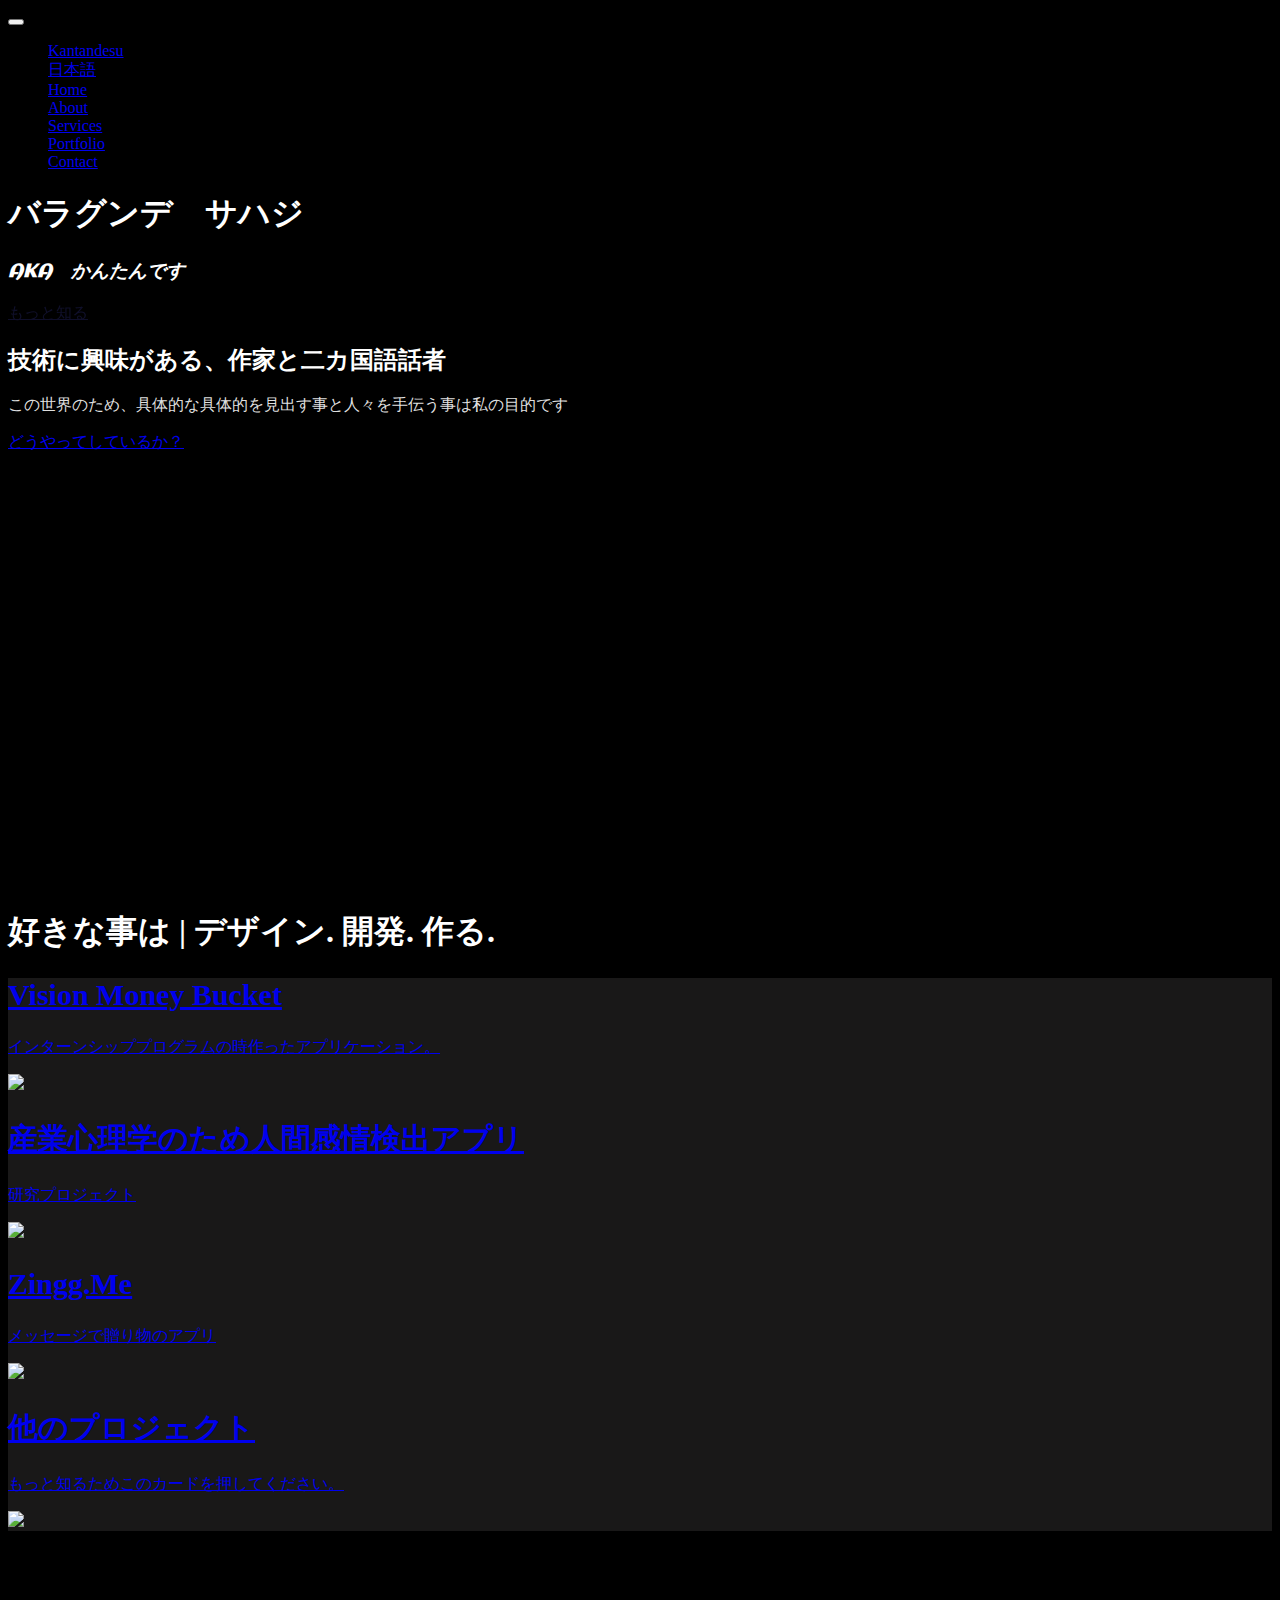
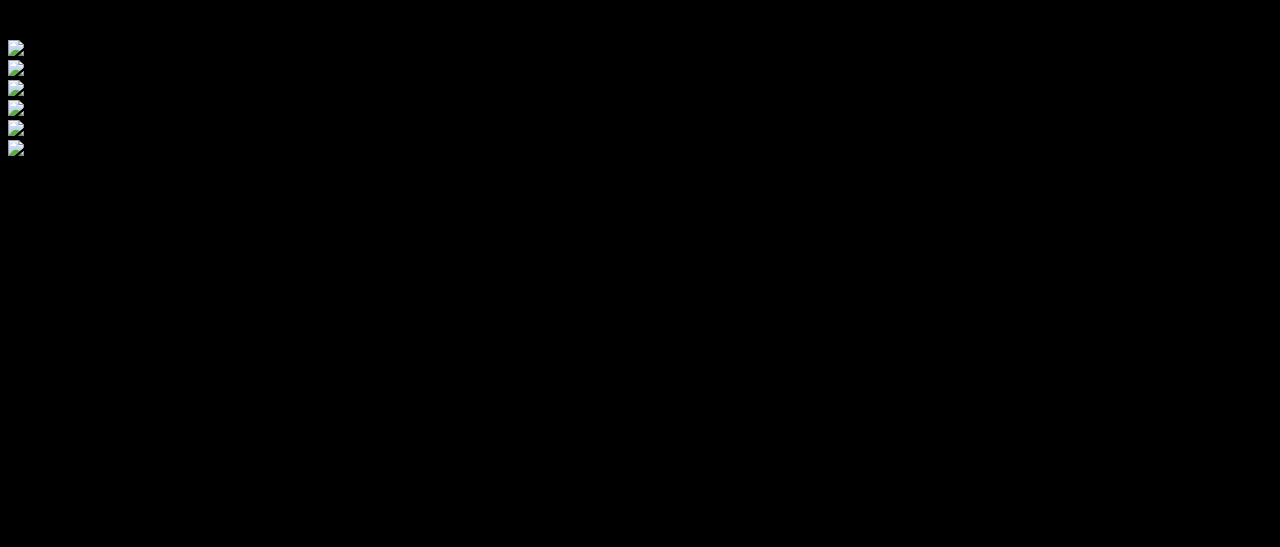
==== index-1.html @ 0fdae446 "New Update" ====
<!DOCTYPE html>
<html>

<head>
    <meta charset="utf-8">
    <meta name="viewport" content="width=device-width, initial-scale=1.0, shrink-to-fit=no">
    <title>Home - Brand</title>
    <link rel="stylesheet" href="assets/bootstrap/css/bootstrap.min.css">
    <link rel="stylesheet" href="https://fonts.googleapis.com/css?family=Source+Sans+Pro:300,400,700,300italic,400italic,700italic">
    <link rel="stylesheet" href="https://fonts.googleapis.com/css?family=Aclonica">
    <link rel="stylesheet" href="assets/fonts/font-awesome.min.css">
    <link rel="stylesheet" href="assets/fonts/simple-line-icons.min.css">
    <link rel="stylesheet" href="assets/css/Animated-Type-Heading.css">
    <link rel="stylesheet" href="https://cdnjs.cloudflare.com/ajax/libs/animate.css/3.5.2/animate.min.css">
    <link rel="stylesheet" href="https://cdnjs.cloudflare.com/ajax/libs/lightbox2/2.8.2/css/lightbox.min.css">
    <link rel="stylesheet" href="assets/css/Lightbox-Gallery.css">
    <link rel="stylesheet" href="assets/css/XDA-Disclamer.css">
</head>

<body id="page-top" style="background-color: rgb(0,0,0);"><a class="menu-toggle rounded" href="#"><i class="fa fa-bars"></i></a>
    <nav class="navbar navbar-light navbar-expand" id="sidebar-wrapper" style="background: var(--dark);">
        <div class="container"><button data-toggle="collapse" class="navbar-toggler d-none" data-target="#"></button>
            <div class="collapse navbar-collapse text-dark" style="color: var(--dark);">
                <ul class="nav navbar-nav text-dark border-dark sidebar-nav" id="sidebar-nav" style="background: var(--dark);">
                    <li class="nav-item sidebar-brand"><a class="nav-link active js-scroll-trigger" href="#page-top">Kantandesu</a></li>
                    <li class="nav-item"><a class="nav-link" href="index-1.html">日本語</a></li>
                    <li class="nav-item sidebar-nav-item"><a class="nav-link js-scroll-trigger" href="#page-top">Home</a></li>
                    <li class="nav-item sidebar-nav-item"><a class="nav-link js-scroll-trigger" href="#about">About</a></li>
                    <li class="nav-item sidebar-nav-item"><a class="nav-link js-scroll-trigger" href="#services">Services</a></li>
                    <li class="nav-item sidebar-nav-item"><a class="nav-link js-scroll-trigger" href="#portfolio">Portfolio</a></li>
                    <li class="nav-item sidebar-nav-item"><a class="nav-link js-scroll-trigger" href="#contact">Contact</a></li>
                </ul>
            </div>
        </div>
    </nav>
    <header class="d-flex flash animated masthead" style="background-image: url(&quot;assets/img/Untitled%20design.jpg&quot;);opacity: 1;background-position: center;">
        <div class="container my-auto text-center">
            <h1 class="mb-1" style="color: #ffffff;">バラグンデ　サハジ</h1>
            <h3 class="mb-5"><em style="color: rgb(255,255,255);font-family: Aclonica, sans-serif;">AKA　かんたんです</em></h3><a class="btn btn-primary btn-xl js-scroll-trigger" role="button" href="#about" style="background: var(--gray);border-color: var(--gray);opacity: 1;filter: grayscale(89%) saturate(104%);">もっと知る</a>
            <div class="overlay"></div>
        </div>
    </header>
    <section id="about" class="content-section bg-dark" style="background-color: rgb(0,0,0);">
        <div class="container text-center">
            <div class="row">
                <div class="col-lg-10 mx-auto" style="color: rgb(0,0,0);">
                    <h2 style="color: rgb(255,255,255);">技術に興味がある、作家と二カ国語話者<br></h2>
                    <p class="lead mb-5"><span style="color: rgb(223,223,223);">この世界のため、具体的な具体的を見出す事と人々を手伝う事は私の目的です</span><span>!</span></p><a class="btn btn-dark btn-xl js-scroll-trigger" role="button" href="#services">どうやってしているか？</a>
                </div>
            </div>
        </div>
    </section>
    <section id="services" class="content-section bg-primary text-white text-center" style="background-color: rgb(0,0,0);">
        <div class="container">
            <div class="content-section-heading">
                <h3 class="text-secondary mb-0">私は</h3>
                <h2 class="mb-5">何をしています。</h2>
            </div>
            <div class="row">
                <div class="col-md-6 col-lg-3 mb-5 mb-lg-0"><span class="mx-auto service-icon rounded-circle mb-3"><i class="icon-rocket"></i></span>
                    <h4><strong>学生フリーランス</strong></h4>
                    <p class="mb-0 text-faded">2018年から。。。</p>
                </div>
                <div class="col-md-6 col-lg-3 mb-5 mb-lg-0"><span class="mx-auto service-icon rounded-circle mb-3"><i class="icon-pencil"></i></span>
                    <h4>想像力</h4>
                    <p class="mb-0 text-faded">この技で人々を手伝います。。。</p>
                </div>
                <div class="col-md-6 col-lg-3 mb-5 mb-lg-0"><span class="mx-auto service-icon rounded-circle mb-3"><i class="icon-target"></i></span>
                    <h4><strong>問題を解決する</strong></h4>
                    <p class="mb-0 text-faded"><span>技術のスキルで手伝う</span><i class="fa fa-stack-exchange"></i><span>&nbsp;!</span></p>
                </div>
                <div class="col-md-6 col-lg-3 mb-5 mb-lg-0"><span class="mx-auto service-icon rounded-circle mb-3"><i class="icon-globe"></i></span>
                    <h4><strong>公共サービス</strong></h4>
                    <p class="mb-0 text-faded">＃Helpkolhapurの創立者</p>
                </div>
            </div>
        </div>
    </section>
    <section id="portfolio" class="content-section" style="color: rgb(255,255,255);">				<div class="caption v-middle text-center">
					<h1 class="cd-headline clip">
			            <span class="blc">好きな事は | </span>
			            <span class="cd-words-wrapper">
			              <b class="is-visible">デザイン.</b>
			              <b>開発.</b>
			              <b>作る.</b>
			            </span>
	          		</h1>
				</div>
        <div class="container" style="color: rgb(255,255,255);background-color: #191818;">
            <div></div>
            <div class="row no-gutters">
                <div class="col-lg-6"><a class="portfolio-item" href="https://play.google.com/store/apps/details?id=com.zero.visionmoneybucket&amp;hl=en&amp;gl=US">
                        <div class="caption">
                            <div class="caption-content">
                                <h2 style="font-size: 30px;">Vision Money Bucket</h2>
                                <p class="mb-0">インターンシッププログラムの時作ったアプリケーション。</p>
                            </div>
                        </div><img class="img-fluid" src="assets/img/portfolio-1.jpg">
                    </a></div>
                <div class="col-lg-6"><a class="portfolio-item" href="#">
                        <div class="caption">
                            <div class="caption-content">
                                <h2 style="font-size: 30px;">産業心理学のため人間感情検出アプリ</h2>
                                <p class="mb-0">研究プロジェクト</p>
                            </div>
                        </div><img class="img-fluid" src="assets/img/portfolio-2.jpg">
                    </a></div>
                <div class="col-lg-6"><a class="portfolio-item" href="https://zingg.me/">
                        <div class="caption">
                            <div class="caption-content">
                                <h2 style="font-size: 30px;">Zingg.Me</h2>
                                <p class="mb-0">メッセージで贈り物のアプリ</p>
                            </div>
                        </div><img class="img-fluid" src="assets/img/portfolio-3.jpg">
                    </a></div>
                <div class="col-lg-6"><a class="portfolio-item" href="https://github.com/sahajisy">
                        <div class="caption">
                            <div class="caption-content">
                                <h2 style="font-size: 30px;">他のプロジェクト</h2>
                                <p class="mb-0">もっと知るためこのカードを押してください。</p>
                            </div>
                        </div><img class="img-fluid" src="assets/img/portfolio-4.jpg">
                    </a></div>
            </div>
        </div>
        <section></section>
    </section>
    <div class="photo-gallery" style="background: var(--gray-dark);">
        <div class="container" style="color: var(--dark);background: var(--dark);">
            <div class="intro">
                <h2 class="text-center" style="color: var(--light);">他の活動</h2>
                <p class="text-center" style="color: var(--light);">最近している事。</p>
            </div>
            <div class="row photos">
                <div class="col-sm-6 col-md-4 col-lg-3 item"><a data-lightbox="photos" href="assets/img/かんたんで%20Gaming%20(1).jpg"><img class="img-fluid" src="assets/img/かんたんで%20Gaming%20(1).jpg"></a></div>
                <div class="col-sm-6 col-md-4 col-lg-3 item"><a data-lightbox="photos" href="assets/img/Helpको.jpg"><img class="img-fluid" src="assets/img/Helpको.jpg"></a></div>
                <div class="col-sm-6 col-md-4 col-lg-3 item"><a data-lightbox="photos" href="assets/img/Helpको%20(1).jpg"><img class="img-fluid" src="assets/img/Helpको%20(1).jpg"></a></div>
                <div class="col-sm-6 col-md-4 col-lg-3 item"><a data-lightbox="photos" href="assets/img/Helpको%20(2).jpg"><img class="img-fluid" src="assets/img/Helpको%20(2).jpg"></a></div>
                <div class="col-sm-6 col-md-4 col-lg-3 item"><a data-lightbox="photos" href="assets/img/Helpको%20(3).jpg"><img class="img-fluid" src="assets/img/Helpको%20(3).jpg"></a></div>
                <div class="col-sm-6 col-md-4 col-lg-3 item"><a data-lightbox="photos" href="assets/img/Helpको%20(4).jpg"><img class="img-fluid" src="assets/img/Helpको%20(4).jpg"></a></div>
            </div>
        </div>
    </div>
    <section></section>
    <footer class="footer text-center">
        <div class="alert alert-success" role="alert" style="background: rgb(0,0,0);border-radius: 30.0px;border-color: var(--green);"><span style="font-size: 40px;color: var(--success);"><strong>ME$$@GE:</strong></span>
            <div class="container"><code style="color: var(--green);"><br>#include&nbsp;<br>/*<br>* プログラミングは楽しんでしている事です<br>*<br>* もしできれば、プログラミングは本当に面白いです<br>* この世界に入ったら、出るのは難しいですね。。<br>* すこし研究してプログラミングを楽しんでね。。<br>*/<br><br><br></code></div>
            <h1 style="color: rgb(255,0,0);font-size: 16px;"></h1>
        </div>
        <div class="container">
            <ul class="list-inline mb-5">
                <li class="list-inline-item">&nbsp;<a class="text-white social-link rounded-circle" href="https://open.spotify.com/show/7zpaubndLqqaN1DhZI1P4U?si=KScadg3dQdm9Uo1KLgkRQg"><i class="icon-social-spotify"></i></a></li>
                <li class="list-inline-item">&nbsp;<a class="text-white social-link rounded-circle" href="https://www.instagram.com/kantandesu/"><i class="icon-social-instagram"></i></a></li>
                <li class="list-inline-item">&nbsp;<a class="text-white social-link rounded-circle" href="https://www.linkedin.com/in/sahaj-balgunde-a90b2262/"><i class="icon-social-linkedin"></i></a></li>
                <li class="list-inline-item">&nbsp;<a class="text-white social-link rounded-circle" href="https://github.com/sahajisy/"><i class="icon-social-github"></i></a></li>
            </ul>
            <p class="text-muted mb-0 small">Copyright &nbsp;© kantandesu 2021</p>
        </div><a class="js-scroll-trigger scroll-to-top rounded" href="#page-top"><i class="fa fa-angle-up"></i></a>
    </footer>
    <script src="assets/js/jquery.min.js"></script>
    <script src="assets/bootstrap/js/bootstrap.min.js"></script>
    <script src="https://cdnjs.cloudflare.com/ajax/libs/jquery-easing/1.4.1/jquery.easing.min.js"></script>
    <script src="assets/js/stylish-portfolio.js"></script>
    <script src="assets/js/Animated-Type-Heading.js"></script>
    <script src="https://cdnjs.cloudflare.com/ajax/libs/lightbox2/2.8.2/js/lightbox.min.js"></script>
</body>

</html>
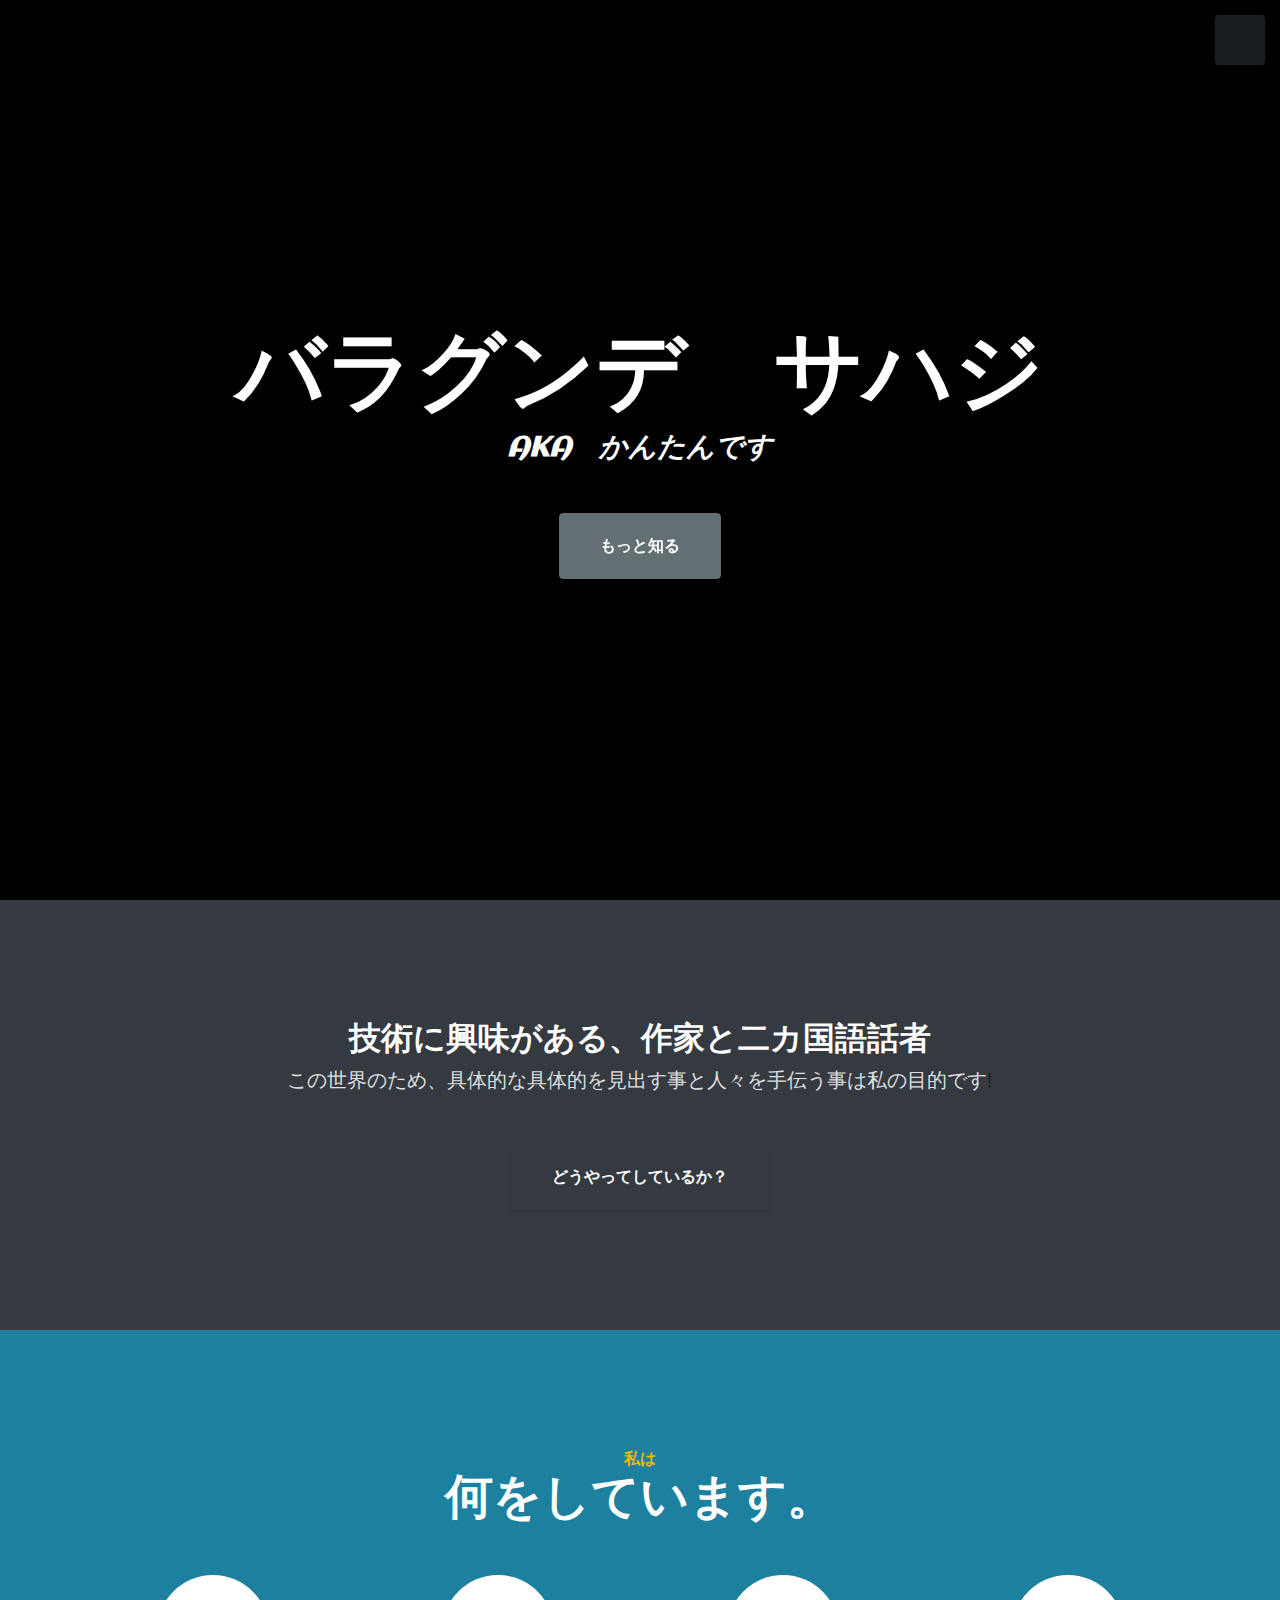
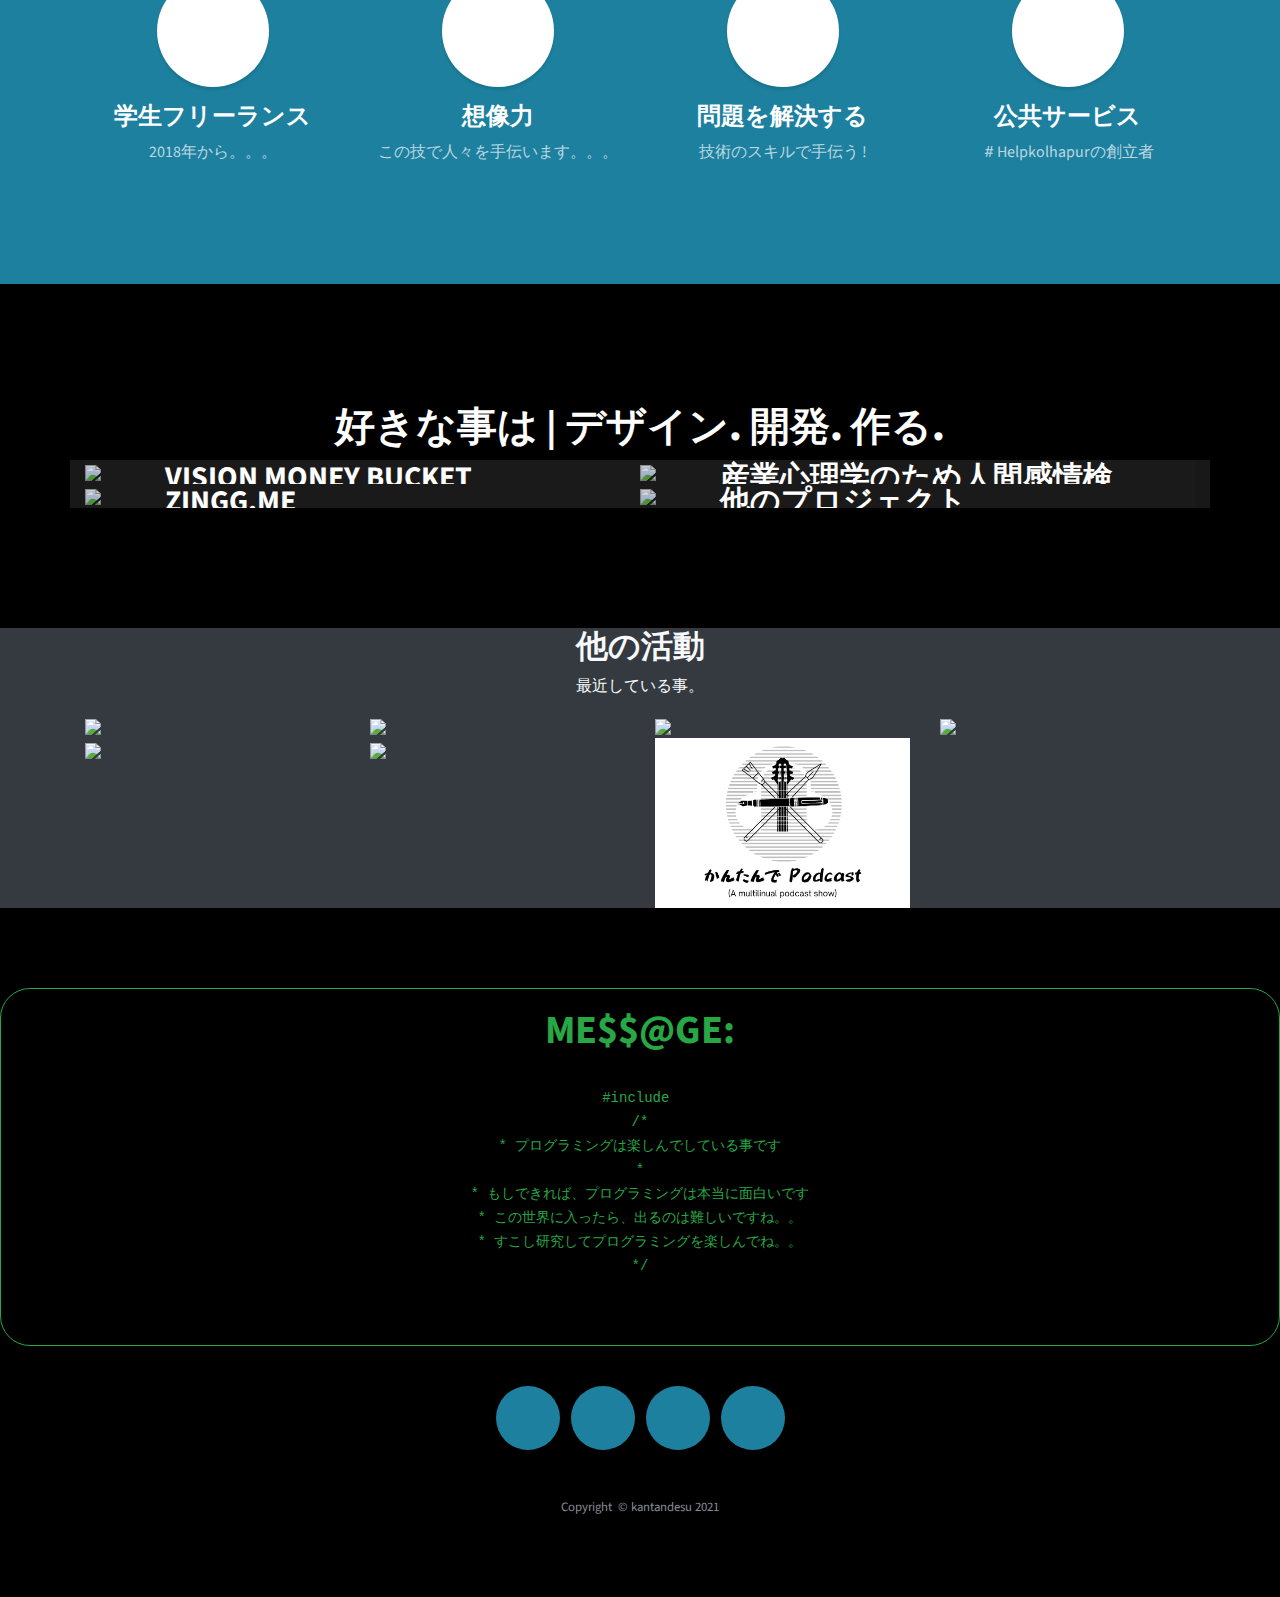
==== commit b9895dab: "The updated version" ====
--- a/index-1.html
+++ b/index-1.html
@@ -21,7 +21,7 @@
     <nav class="navbar navbar-light navbar-expand" id="sidebar-wrapper" style="background: var(--dark);">
         <div class="container"><button data-toggle="collapse" class="navbar-toggler d-none" data-target="#"></button>
             <div class="collapse navbar-collapse text-dark" style="color: var(--dark);">
-                <ul class="nav navbar-nav text-dark border-dark sidebar-nav" id="sidebar-nav" style="background: var(--dark);">
+                <ul class="navbar-nav text-dark border-dark sidebar-nav" id="sidebar-nav" style="background: var(--dark);">
                     <li class="nav-item sidebar-brand"><a class="nav-link active js-scroll-trigger" href="#page-top">Kantandesu</a></li>
                     <li class="nav-item"><a class="nav-link" href="index-1.html">日本語</a></li>
                     <li class="nav-item sidebar-nav-item"><a class="nav-link js-scroll-trigger" href="#page-top">Home</a></li>
@@ -135,9 +135,10 @@
                 <div class="col-sm-6 col-md-4 col-lg-3 item"><a data-lightbox="photos" href="assets/img/かんたんで%20Gaming%20(1).jpg"><img class="img-fluid" src="assets/img/かんたんで%20Gaming%20(1).jpg"></a></div>
                 <div class="col-sm-6 col-md-4 col-lg-3 item"><a data-lightbox="photos" href="assets/img/Helpको.jpg"><img class="img-fluid" src="assets/img/Helpको.jpg"></a></div>
                 <div class="col-sm-6 col-md-4 col-lg-3 item"><a data-lightbox="photos" href="assets/img/Helpको%20(1).jpg"><img class="img-fluid" src="assets/img/Helpको%20(1).jpg"></a></div>
+                <div class="col"><img class="img-fluid" src="assets/img/Helpको%20(4).jpg"></div>
                 <div class="col-sm-6 col-md-4 col-lg-3 item"><a data-lightbox="photos" href="assets/img/Helpको%20(2).jpg"><img class="img-fluid" src="assets/img/Helpको%20(2).jpg"></a></div>
                 <div class="col-sm-6 col-md-4 col-lg-3 item"><a data-lightbox="photos" href="assets/img/Helpको%20(3).jpg"><img class="img-fluid" src="assets/img/Helpको%20(3).jpg"></a></div>
-                <div class="col-sm-6 col-md-4 col-lg-3 item"><a data-lightbox="photos" href="assets/img/Helpको%20(4).jpg"><img class="img-fluid" src="assets/img/Helpको%20(4).jpg"></a></div>
+                <div class="col-sm-6 col-md-4 col-lg-3 item"><a data-lightbox="photos" href="assets/img/Helpको%20(4).jpg"><img class="img-fluid" src="assets/img/KantandeP.jpg"></a></div>
             </div>
         </div>
     </div>
